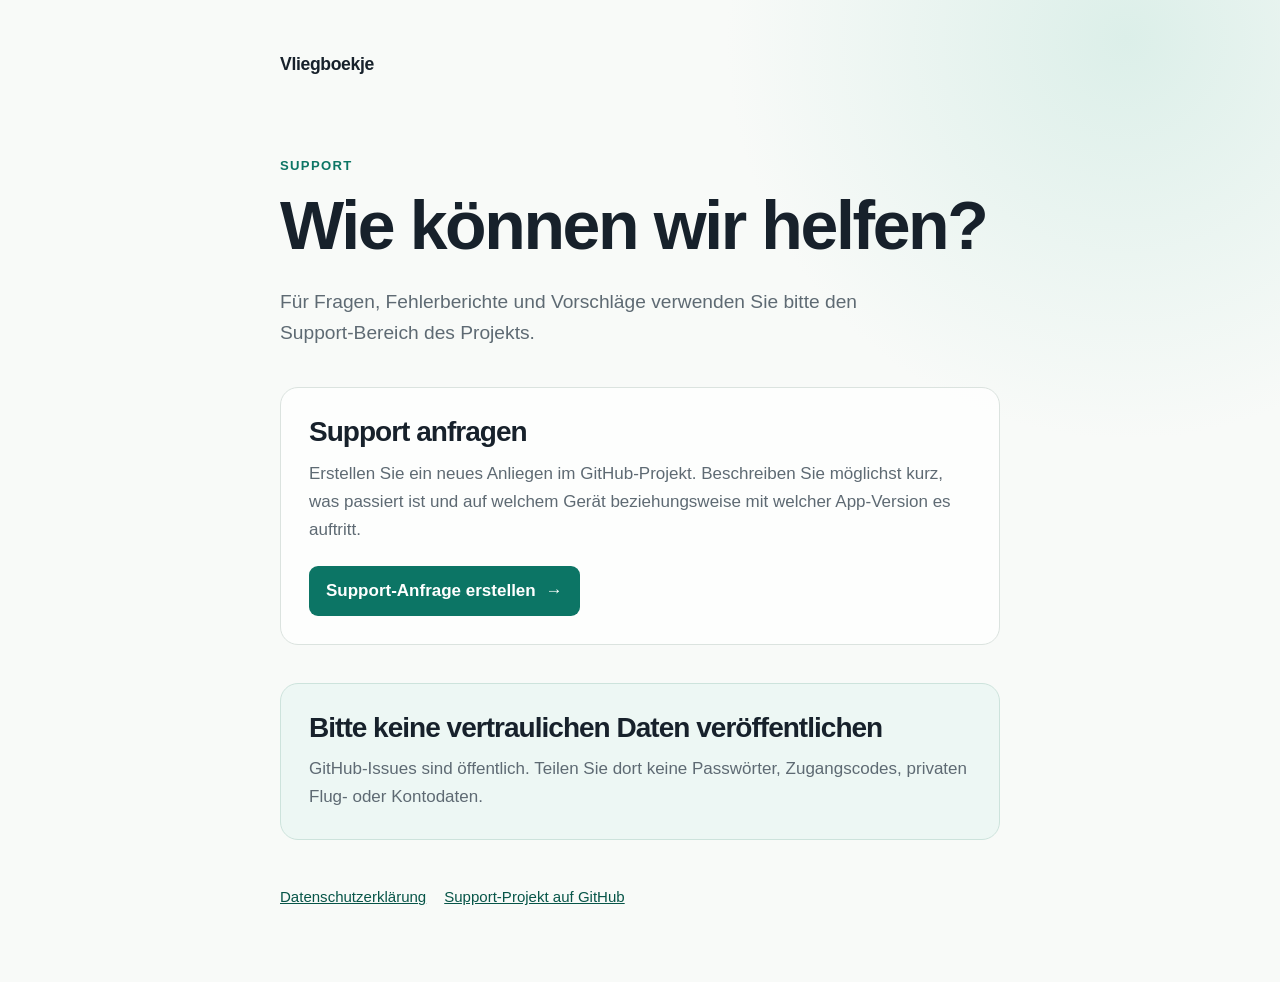
==== docs/support.html @ df0b1b09 "Publish Vliegboekje support site" ====
<!doctype html>
<html lang="de">
  <head>
    <meta charset="utf-8">
    <meta name="viewport" content="width=device-width, initial-scale=1">
    <meta name="description" content="Support für Vliegboekje.">
    <title>Support – Vliegboekje</title>
    <link rel="stylesheet" href="assets/style.css">
  </head>
  <body>
    <main class="page narrow">
      <a class="brand" href="./">Vliegboekje</a>
      <p class="eyebrow">Support</p>
      <h1>Wie können wir helfen?</h1>
      <p class="lead">Für Fragen, Fehlerberichte und Vorschläge verwenden Sie bitte den Support-Bereich des Projekts.</p>

      <section class="content-card">
        <h2>Support anfragen</h2>
        <p>Erstellen Sie ein neues Anliegen im GitHub-Projekt. Beschreiben Sie möglichst kurz, was passiert ist und auf welchem Gerät beziehungsweise mit welcher App-Version es auftritt.</p>
        <a class="button" href="https://github.com/Giraffe94/vliegboekje-support/issues/new">Support-Anfrage erstellen <span aria-hidden="true">→</span></a>
      </section>

      <section class="notice">
        <h2>Bitte keine vertraulichen Daten veröffentlichen</h2>
        <p>GitHub-Issues sind öffentlich. Teilen Sie dort keine Passwörter, Zugangscodes, privaten Flug- oder Kontodaten.</p>
      </section>

      <nav class="footer-nav" aria-label="Weiterführende Seiten">
        <a href="datenschutz.html">Datenschutzerklärung</a>
        <a href="https://github.com/Giraffe94/vliegboekje-support">Support-Projekt auf GitHub</a>
      </nav>
    </main>
  </body>
</html>
---- docs/assets/style.css ----
:root {
  --ink: #17212b;
  --muted: #5e6a73;
  --paper: #f8faf8;
  --line: #dbe3df;
  --accent: #0c7565;
  --accent-dark: #075548;
}

* { box-sizing: border-box; }

body {
  margin: 0;
  color: var(--ink);
  background: radial-gradient(circle at 88% 4%, #dcefe9 0, transparent 25rem), var(--paper);
  font-family: ui-sans-serif, -apple-system, BlinkMacSystemFont, "Segoe UI", sans-serif;
  font-size: 17px;
  line-height: 1.65;
}

.page { width: min(100% - 40px, 980px); margin: 0 auto; padding: 50px 0 72px; }
.narrow { width: min(100% - 40px, 720px); }
.brand { display: inline-block; color: var(--ink); font-weight: 750; font-size: 1.1rem; text-decoration: none; letter-spacing: -.02em; }
.hero { padding: 82px 0 58px; max-width: 700px; }
.eyebrow { margin: 0 0 10px; color: var(--accent); font-size: .82rem; font-weight: 800; letter-spacing: .1em; text-transform: uppercase; }
h1, h2 { line-height: 1.13; letter-spacing: -.035em; }
h1 { margin: 0; max-width: 760px; font-size: clamp(2.5rem, 7vw, 5.4rem); }
h2 { margin: 0 0 12px; font-size: clamp(1.35rem, 3vw, 1.75rem); }
.lead { max-width: 630px; margin: 22px 0 0; color: var(--muted); font-size: 1.2rem; }
.cards { display: grid; grid-template-columns: repeat(2, minmax(0, 1fr)); gap: 18px; }
.card, .content-card, .notice { border: 1px solid var(--line); border-radius: 18px; background: rgba(255, 255, 255, .78); }
.card { position: relative; min-height: 260px; padding: 30px; color: var(--ink); text-decoration: none; transition: transform .18s ease, border-color .18s ease, box-shadow .18s ease; }
.card:hover { transform: translateY(-3px); border-color: #a1c9bf; box-shadow: 0 12px 28px rgba(24, 63, 54, .09); }
.card-label { display: block; margin-bottom: 35px; color: var(--accent); font-size: .78rem; font-weight: 800; letter-spacing: .09em; text-transform: uppercase; }
.card p { max-width: 330px; margin: 0; color: var(--muted); }
.arrow { position: absolute; right: 30px; bottom: 24px; color: var(--accent); font-size: 1.6rem; }
.footer-note { margin: 44px 0 0; color: var(--muted); font-size: .9rem; }
.narrow > .eyebrow { margin-top: 76px; }
.narrow > h1 { font-size: clamp(2.35rem, 6vw, 4.25rem); }
.content-card, .notice { margin-top: 38px; padding: 28px; }
.notice { background: #edf7f4; border-color: #cde3dc; }
.content-card p, .notice p { margin: 0; color: var(--muted); }
.button { display: inline-flex; gap: 10px; align-items: center; margin-top: 22px; padding: 11px 17px; border-radius: 9px; background: var(--accent); color: white; font-weight: 750; text-decoration: none; }
.button:hover { background: var(--accent-dark); }
.footer-nav { display: flex; flex-wrap: wrap; gap: 18px; margin-top: 45px; font-size: .94rem; }
a { color: var(--accent-dark); }
.updated { margin: 13px 0 48px; color: var(--muted); font-size: .92rem; }
.legal > section { padding: 25px 0; border-top: 1px solid var(--line); }
.legal > section p { margin: 0 0 15px; }
.legal > section p:last-child { margin-bottom: 0; }

@media (max-width: 620px) {
  .page { width: min(100% - 32px, 980px); padding-top: 30px; }
  .hero { padding: 60px 0 44px; }
  .cards { grid-template-columns: 1fr; }
  .card { min-height: 220px; }
}
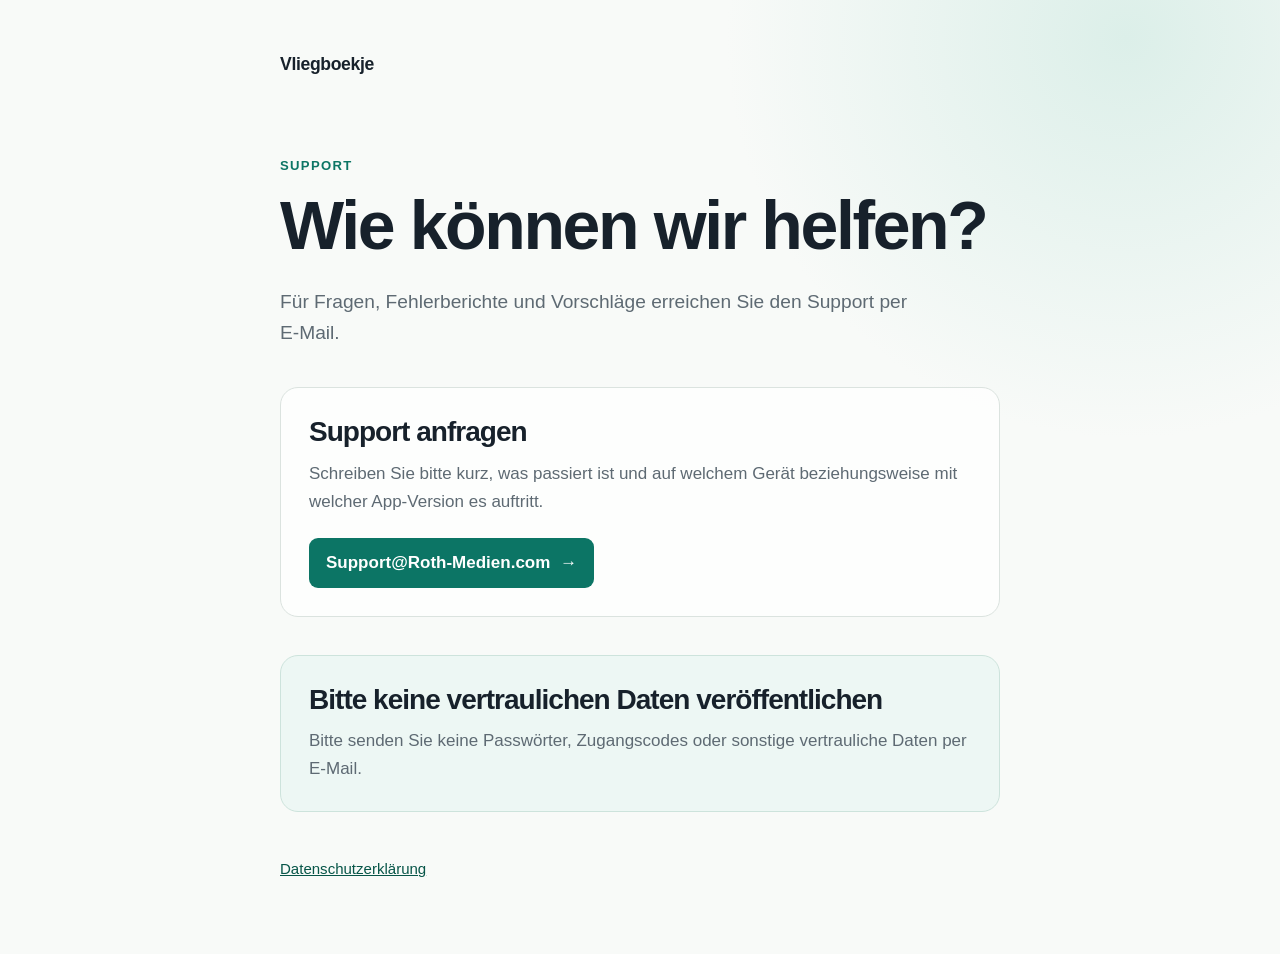
==== commit 80c7e793: "Use Roth Medien support email" ====
--- a/docs/support.html
+++ b/docs/support.html
@@ -12,22 +12,21 @@
       <a class="brand" href="./">Vliegboekje</a>
       <p class="eyebrow">Support</p>
       <h1>Wie können wir helfen?</h1>
-      <p class="lead">Für Fragen, Fehlerberichte und Vorschläge verwenden Sie bitte den Support-Bereich des Projekts.</p>
+      <p class="lead">Für Fragen, Fehlerberichte und Vorschläge erreichen Sie den Support per E-Mail.</p>
 
       <section class="content-card">
         <h2>Support anfragen</h2>
-        <p>Erstellen Sie ein neues Anliegen im GitHub-Projekt. Beschreiben Sie möglichst kurz, was passiert ist und auf welchem Gerät beziehungsweise mit welcher App-Version es auftritt.</p>
-        <a class="button" href="https://github.com/Giraffe94/vliegboekje-support/issues/new">Support-Anfrage erstellen <span aria-hidden="true">→</span></a>
+        <p>Schreiben Sie bitte kurz, was passiert ist und auf welchem Gerät beziehungsweise mit welcher App-Version es auftritt.</p>
+        <a class="button" href="mailto:Support@Roth-Medien.com">Support@Roth-Medien.com <span aria-hidden="true">→</span></a>
       </section>
 
       <section class="notice">
         <h2>Bitte keine vertraulichen Daten veröffentlichen</h2>
-        <p>GitHub-Issues sind öffentlich. Teilen Sie dort keine Passwörter, Zugangscodes, privaten Flug- oder Kontodaten.</p>
+        <p>Bitte senden Sie keine Passwörter, Zugangscodes oder sonstige vertrauliche Daten per E-Mail.</p>
       </section>
 
       <nav class="footer-nav" aria-label="Weiterführende Seiten">
         <a href="datenschutz.html">Datenschutzerklärung</a>
-        <a href="https://github.com/Giraffe94/vliegboekje-support">Support-Projekt auf GitHub</a>
       </nav>
     </main>
   </body>
